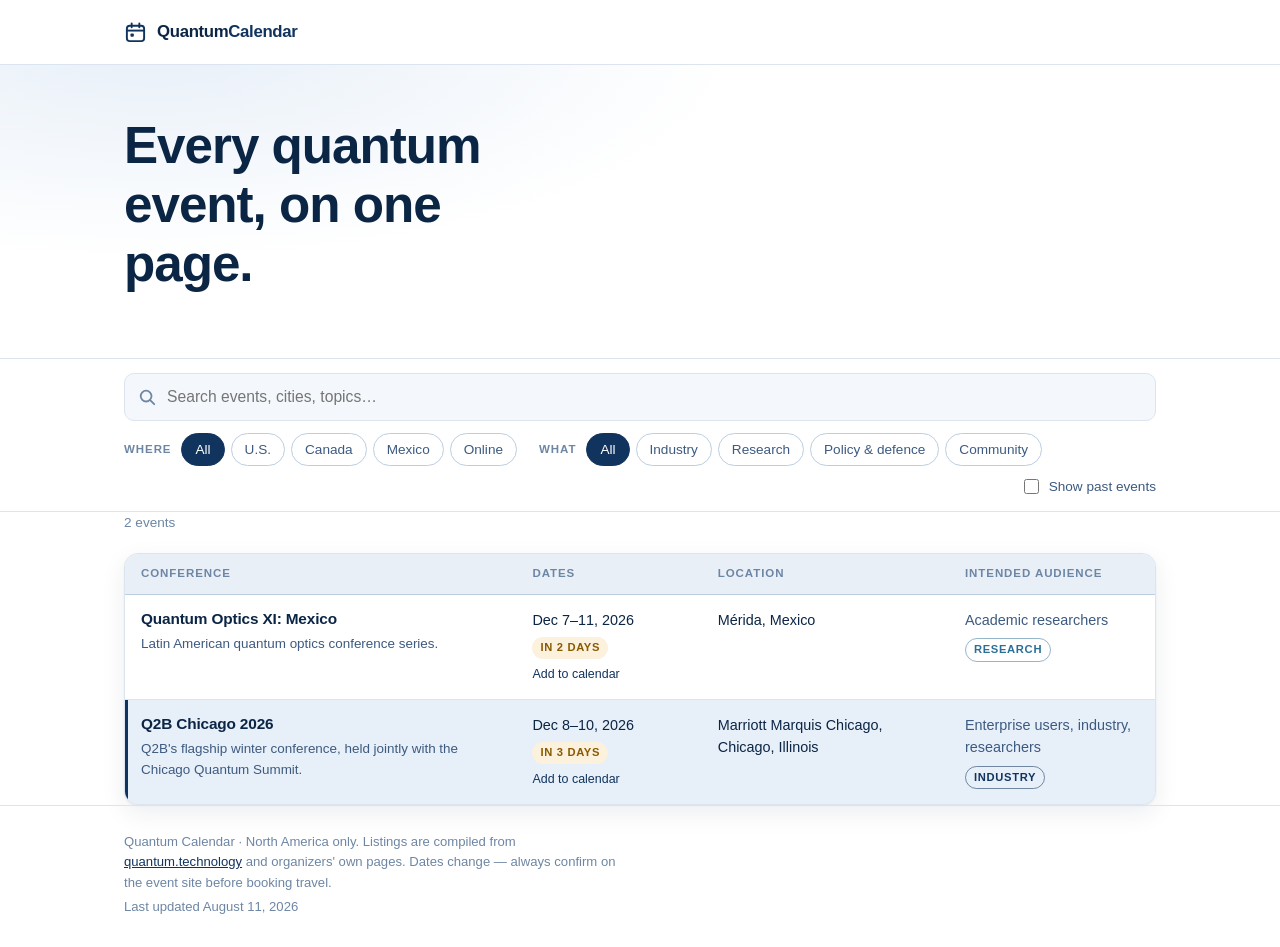
==== index.html @ 5e3395f8 "Light-only theme, calendar mark, drop the hero subtitle - Pins the page to the light palette with co" ====
<!DOCTYPE html>
<html lang="en">
<head>
<meta charset="UTF-8">
<meta name="viewport" content="width=device-width, initial-scale=1.0">
<title>Quantum Calendar | Quantum computing conferences &amp; events</title>
<meta name="description" content="A running calendar of North American quantum computing conferences, summits, workshops and community events across the U.S., Canada and Mexico.">

<meta property="og:type" content="website">
<meta property="og:title" content="Quantum Calendar">
<meta property="og:description" content="Every North American quantum computing conference, summit and workshop, in one table.">
<meta name="twitter:card" content="summary_large_image">
<meta name="twitter:title" content="Quantum Calendar">
<meta name="twitter:description" content="Every North American quantum computing conference, summit and workshop, in one table.">

<!-- ?v= busts GitHub Pages' 10-minute asset cache. Bump it whenever
     style.css, app.js or the favicon changes. -->
<link rel="stylesheet" href="style.css?v=4">
<link rel="icon" href="assets/favicon.svg?v=4" type="image/svg+xml">
</head>
<body>

<a class="skip-link" href="#events">Skip to events</a>

<header class="masthead">
  <div class="container masthead-inner">
    <a class="wordmark" href="./">
      <svg class="wordmark-mark" viewBox="0 0 24 24" aria-hidden="true" focusable="false">
        <rect x="3" y="5" width="18" height="16" rx="3" fill="none"
              stroke="currentColor" stroke-width="2"/>
        <path d="M3 10h18" stroke="currentColor" stroke-width="2"/>
        <path d="M8 2.5v4M16 2.5v4" stroke="currentColor" stroke-width="2"
              stroke-linecap="round"/>
        <rect x="6.75" y="13" width="3.5" height="3.5" rx="1" fill="currentColor"/>
      </svg>
      <span class="wordmark-text">Quantum<em>Calendar</em></span>
    </a>
  </div>
</header>

<section class="hero">
  <div class="container">
    <h1>Every quantum event, on one page.</h1>
  </div>
</section>

<div class="controls" id="controls">
  <div class="container controls-inner">
    <div class="search-wrap">
      <svg class="search-icon" viewBox="0 0 20 20" aria-hidden="true" focusable="false">
        <circle cx="9" cy="9" r="6" fill="none" stroke="currentColor" stroke-width="2"/>
        <path d="M13.5 13.5 18 18" stroke="currentColor" stroke-width="2" stroke-linecap="round"/>
      </svg>
      <input type="search" id="search" placeholder="Search events, cities, topics…" aria-label="Search events" autocomplete="off">
    </div>

    <div class="filter-row">
      <div class="filter-group" role="group" aria-label="Filter by region">
        <span class="filter-label">Where</span>
        <div class="chips" data-filter="region">
          <button class="chip is-active" data-value="all">All</button>
          <button class="chip" data-value="us">U.S.</button>
          <button class="chip" data-value="canada">Canada</button>
          <button class="chip" data-value="mexico">Mexico</button>
          <button class="chip" data-value="online">Online</button>
        </div>
      </div>

      <div class="filter-group" role="group" aria-label="Filter by category">
        <span class="filter-label">What</span>
        <div class="chips" data-filter="category">
          <button class="chip is-active" data-value="all">All</button>
          <button class="chip" data-value="industry">Industry</button>
          <button class="chip" data-value="research">Research</button>
          <button class="chip" data-value="policy">Policy &amp; defence</button>
          <button class="chip" data-value="community">Community</button>
        </div>
      </div>

      <label class="toggle">
        <input type="checkbox" id="show-past">
        <span>Show past events</span>
      </label>
    </div>
  </div>
</div>

<main class="container" id="events">
  <p class="result-count" id="result-count" aria-live="polite"></p>
  <div id="calendar"></div>

  <div class="empty" id="empty" hidden>
    <h2>Nothing matches that.</h2>
    <p>Try clearing a filter or searching for something broader.</p>
    <button class="btn" id="reset-filters">Reset filters</button>
  </div>

  <div class="empty" id="load-error" hidden>
    <h2>Couldn't load the event data.</h2>
    <p>
      <code>events.json</code> is fetched over HTTP, so opening <code>index.html</code>
      straight from the filesystem won't work. Serve the folder instead:
    </p>
    <pre><code>python3 -m http.server 8000</code></pre>
  </div>
</main>

<footer class="site-footer">
  <div class="container footer-inner">
    <p>
      Quantum Calendar · North America only. Listings are compiled from
      <a href="https://quantum.technology/conf/index.html" target="_blank" rel="noopener">quantum.technology</a>
      and organizers' own pages. Dates change — always confirm on the event site
      before booking travel.
    </p>
    <p class="footer-meta">Last updated <span id="last-updated">—</span></p>
  </div>
</footer>

<script src="app.js?v=4"></script>
</body>
</html>
---- style.css ----
/* White and navy. Everything on the page draws from these two families —
   navy for ink, lines and accents; white for ground. */
:root {
  --bg: #ffffff;
  --bg-alt: #f4f7fb;
  --bg-sunk: #e9eff7;
  --ink: #0b2545;
  --ink-soft: #3d5a80;
  --ink-faint: #6d86a4;
  --line: #dbe4ef;
  --line-strong: #bccddf;
  --accent: #10345e;
  --accent-soft: #e7eff8;
  --accent-ink: #071c33;
  --amber: #8a5a00;
  --amber-soft: #fbf1dd;
  --card: #ffffff;
  --shadow: 0 1px 2px rgba(11, 37, 69, .06), 0 8px 24px rgba(11, 37, 69, .08);
  --radius: 14px;
  --maxw: 1080px;

  /* Light only — the page keeps its white ground even when the visitor's
     OS is set to dark mode. Also keeps native controls (search field,
     checkbox) rendering light rather than inverted. */
  color-scheme: light;
}

* { box-sizing: border-box; }

html {
  scroll-behavior: smooth;
  scroll-padding-top: 150px;
}

body {
  margin: 0;
  background: var(--bg);
  color: var(--ink);
  font-family: ui-sans-serif, -apple-system, "Segoe UI", Inter, Roboto, Helvetica, Arial, sans-serif;
  font-size: 16px;
  line-height: 1.55;
  -webkit-font-smoothing: antialiased;
}

h1, h2, h3 { margin: 0 0 .4em; line-height: 1.15; letter-spacing: -.02em; }
p { margin: 0 0 1em; }
a { color: var(--accent); }

.container {
  width: 100%;
  max-width: var(--maxw);
  margin: 0 auto;
  padding: 0 24px;
}

.skip-link {
  position: absolute;
  left: -9999px;
}
.skip-link:focus {
  left: 16px; top: 16px;
  z-index: 100;
  background: var(--accent);
  color: #fff;
  padding: 10px 16px;
  border-radius: 8px;
}

/* ---------- masthead ---------- */

.masthead {
  border-bottom: 1px solid var(--line);
  background: var(--bg);
}
.masthead-inner {
  display: flex;
  align-items: center;
  justify-content: space-between;
  gap: 20px;
  height: 64px;
}
.wordmark {
  display: inline-flex;
  align-items: center;
  gap: 10px;
  text-decoration: none;
  color: var(--ink);
  font-weight: 700;
  font-size: 1.05rem;
  letter-spacing: -.02em;
}
.wordmark-mark {
  width: 23px; height: 23px;
  flex: none;
  color: var(--accent);
  display: block;
}
.wordmark-text em { font-style: normal; color: var(--accent); }

/* ---------- hero ---------- */

.hero {
  padding: 52px 0 40px;
  background:
    radial-gradient(900px 340px at 12% -10%, var(--accent-soft), transparent 65%),
    var(--bg);
}
.hero h1 {
  font-size: clamp(2rem, 5.2vw, 3.2rem);
  max-width: 16ch;
  margin-bottom: 0;
}

/* ---------- controls ---------- */

.controls {
  position: sticky;
  top: 0;
  z-index: 20;
  background: color-mix(in srgb, var(--bg) 88%, transparent);
  backdrop-filter: saturate(160%) blur(12px);
  border-top: 1px solid var(--line);
  border-bottom: 1px solid var(--line);
  margin-top: 24px;
}
.controls-inner {
  padding-top: 14px;
  padding-bottom: 14px;
  display: flex;
  flex-direction: column;
  gap: 12px;
}

.search-wrap { position: relative; }
.search-icon {
  position: absolute;
  left: 14px; top: 50%;
  transform: translateY(-50%);
  width: 18px; height: 18px;
  color: var(--ink-faint);
  pointer-events: none;
}
#search {
  width: 100%;
  padding: 11px 14px 11px 42px;
  font: inherit;
  font-size: .98rem;
  color: var(--ink);
  background: var(--bg-alt);
  border: 1px solid var(--line);
  border-radius: 10px;
  outline: none;
}
#search:focus {
  border-color: var(--accent);
  box-shadow: 0 0 0 3px var(--accent-soft);
}
#search::-webkit-search-cancel-button { cursor: pointer; }

.filter-row {
  display: flex;
  flex-wrap: wrap;
  align-items: center;
  gap: 10px 22px;
}
.filter-group {
  display: flex;
  align-items: center;
  gap: 10px;
  flex-wrap: wrap;
}
.filter-label {
  font-size: .72rem;
  font-weight: 700;
  text-transform: uppercase;
  letter-spacing: .08em;
  color: var(--ink-faint);
}
.chips { display: flex; flex-wrap: wrap; gap: 6px; }
.chip {
  font: inherit;
  font-size: .85rem;
  font-weight: 500;
  color: var(--ink-soft);
  background: transparent;
  border: 1px solid var(--line-strong);
  border-radius: 999px;
  padding: 5px 13px;
  cursor: pointer;
  transition: background .12s, color .12s, border-color .12s;
}
.chip:hover { border-color: var(--accent); color: var(--accent); }
.chip.is-active {
  background: var(--accent);
  border-color: var(--accent);
  color: #fff;
}

.toggle {
  display: inline-flex;
  align-items: center;
  gap: 7px;
  font-size: .85rem;
  color: var(--ink-soft);
  cursor: pointer;
  margin-left: auto;
  white-space: nowrap;
}
.toggle input { accent-color: var(--accent); width: 15px; height: 15px; }

/* ---------- results ---------- */

main { padding: 28px 24px 56px; }

.result-count {
  font-size: .85rem;
  color: var(--ink-faint);
  margin-bottom: 20px;
}

.sr-only {
  position: absolute;
  width: 1px; height: 1px;
  padding: 0; margin: -1px;
  overflow: hidden;
  clip: rect(0 0 0 0);
  white-space: nowrap;
  border: 0;
}

.table-wrap {
  overflow-x: auto;
  border: 1px solid var(--line);
  border-radius: var(--radius);
  background: var(--card);
  box-shadow: var(--shadow);
}

.event-table {
  width: 100%;
  min-width: 760px;
  border-collapse: collapse;
  text-align: left;
}

.event-table thead th {
  position: sticky;
  top: 0;
  z-index: 5;
  background: var(--bg-sunk);
  font-size: .72rem;
  font-weight: 700;
  text-transform: uppercase;
  letter-spacing: .08em;
  color: var(--ink-faint);
  padding: 11px 16px;
  border-bottom: 1px solid var(--line-strong);
  white-space: nowrap;
}

.event-table .col-name    { width: 38%; }
.event-table .col-dates   { width: 18%; }
.event-table .col-place   { width: 24%; }
.event-table .col-audience{ width: 20%; }


.event-row td {
  padding: 14px 16px;
  border-bottom: 1px solid var(--line);
  vertical-align: top;
  font-size: .9rem;
}
.event-row:last-child td { border-bottom: 0; }
.event-row:hover td { background: var(--bg-alt); }
.event-row.is-featured td { background: var(--accent-soft); }
.event-row.is-featured td:first-child { box-shadow: inset 3px 0 0 var(--accent); }
.event-row.is-featured:hover td { background: var(--accent-soft); }
.event-row.is-past { opacity: .5; }

.event-title {
  font-size: .96rem;
  font-weight: 650;
  letter-spacing: -.01em;
  line-height: 1.35;
}
.event-title a { color: inherit; text-decoration: none; }
.event-title a:hover { color: var(--accent); text-decoration: underline; }

.event-blurb {
  font-size: .84rem;
  color: var(--ink-soft);
  margin: 4px 0 0;
  max-width: 46ch;
}

.date-range {
  display: block;
  font-variant-numeric: tabular-nums;
  white-space: nowrap;
}
.ics-link {
  display: block;
  margin-top: 6px;
  text-align: left;
  padding: 0;
  font: inherit;
  font-size: .78rem;
  font-weight: 500;
  color: var(--accent);
  background: none;
  border: 0;
  border-bottom: 1px solid transparent;
  cursor: pointer;
}
.ics-link:hover { border-bottom-color: currentColor; }

.place-name { display: block; }
.format-note {
  display: inline-block;
  margin-top: 5px;
  font-size: .74rem;
  font-weight: 600;
  text-transform: uppercase;
  letter-spacing: .05em;
  color: var(--ink-faint);
}

.audience-text { display: block; color: var(--ink-soft); }
.col-audience .tag { margin-top: 7px; }

.tag {
  display: inline-block;
  font-size: .7rem;
  font-weight: 600;
  text-transform: uppercase;
  letter-spacing: .06em;
  padding: 2px 8px;
  border-radius: 999px;
  border: 1px solid var(--line-strong);
  color: var(--ink-soft);
}
/* Categories stay inside the navy family, separated by depth rather than
   hue, with amber reserved for policy so it still reads as distinct. */
.tag-industry { border-color: color-mix(in srgb, #10345e 55%, transparent); color: #10345e; }
.tag-research { border-color: color-mix(in srgb, #2a6f97 50%, transparent); color: #2a6f97; }
.tag-policy   { border-color: color-mix(in srgb, var(--amber) 55%, transparent); color: var(--amber); }
.tag-community{ border-color: color-mix(in srgb, #5b7fa6 55%, transparent); color: #4a6f96; }

.soon {
  display: inline-block;
  margin-top: 6px;
  font-size: .7rem;
  font-weight: 700;
  text-transform: uppercase;
  letter-spacing: .06em;
  color: var(--amber);
  background: var(--amber-soft);
  border-radius: 999px;
  padding: 2px 8px;
  white-space: nowrap;
}

.btn {
  font: inherit;
  font-size: .84rem;
  font-weight: 600;
  text-align: center;
  text-decoration: none;
  white-space: nowrap;
  color: var(--ink);
  background: var(--bg-alt);
  border: 1px solid var(--line-strong);
  border-radius: 9px;
  padding: 7px 14px;
  cursor: pointer;
  transition: background .12s, border-color .12s, color .12s;
}
.btn:hover { border-color: var(--accent); color: var(--accent); }

.empty {
  text-align: center;
  padding: 56px 24px;
  border: 1px dashed var(--line-strong);
  border-radius: var(--radius);
  color: var(--ink-soft);
}
.empty h2 { font-size: 1.15rem; }
.empty pre {
  display: inline-block;
  text-align: left;
  background: var(--bg-sunk);
  border-radius: 8px;
  padding: 10px 16px;
  font-size: .85rem;
  overflow-x: auto;
  max-width: 100%;
}
.empty code { font-family: ui-monospace, SFMono-Regular, Menlo, monospace; }

/* ---------- footer ---------- */

.site-footer {
  border-top: 1px solid var(--line);
  padding: 26px 0;
  font-size: .82rem;
  color: var(--ink-faint);
}
.footer-inner p { margin: 0 0 4px; max-width: 70ch; }
.footer-meta { color: var(--ink-faint); }

/* ---------- responsive ---------- */

/* Below tablet width the table stops scrolling sideways and each row
   becomes a stacked card, with the column headers reused as row labels. */
@media (max-width: 760px) {
  .hero { padding: 40px 0 28px; }
  .toggle { margin-left: 0; }

  .table-wrap { overflow-x: visible; }
  .event-table { min-width: 0; }
  .event-table thead { display: none; }
  .event-table, .event-table tbody, .event-table tr, .event-table td, .event-table th {
    display: block;
    width: auto;
  }
  /* Beats the percentage widths on .col-* set for the desktop table layout. */
  .event-table .col-name,
  .event-table .col-dates,
  .event-table .col-place,
  .event-table .col-audience { width: auto; }

  .event-row {
    padding: 14px 16px;
    border-bottom: 1px solid var(--line);
  }
  .event-row:last-child { border-bottom: 0; }
  .event-row td {
    padding: 0;
    border: 0;
    display: grid;
    grid-template-columns: 88px 1fr;
    gap: 10px;
    align-items: baseline;
    margin-top: 8px;
  }
  .event-row td:first-child {
    display: block;
    margin-top: 0;
  }
  .event-row td:not(:first-child)::before {
    content: attr(data-label);
    font-size: .68rem;
    font-weight: 700;
    text-transform: uppercase;
    letter-spacing: .07em;
    color: var(--ink-faint);
  }
  /* Keep every value beside its label rather than spilling under it. */
  .event-row td:not(:first-child) > * {
    grid-column: 2;
    justify-self: start;
    text-align: left;
  }
  .event-row:hover td,
  .event-row.is-featured td { background: transparent; box-shadow: none; }
  .event-row.is-featured { box-shadow: inset 3px 0 0 var(--accent); background: var(--accent-soft); }
  .event-blurb { max-width: none; }
}

@media (prefers-reduced-motion: reduce) {
  html { scroll-behavior: auto; }
  * { transition: none !important; }
}
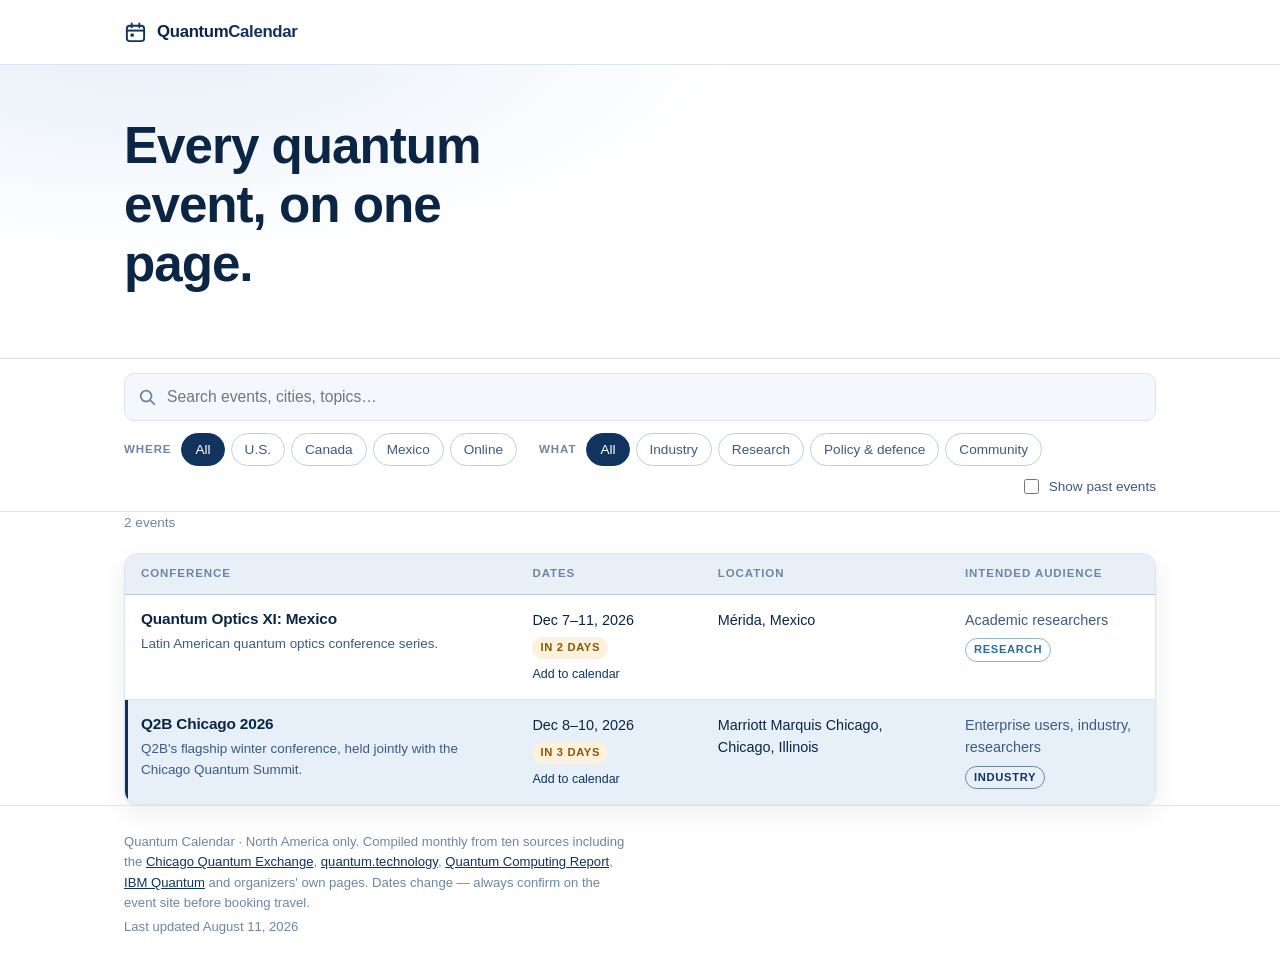
==== commit 29a59263: "Document ten event sources and add CQE-sourced Chicago events Adds SOURCES.md: ten verified sources " ====
--- a/index.html
+++ b/index.html
@@ -108,8 +108,12 @@
 <footer class="site-footer">
   <div class="container footer-inner">
     <p>
-      Quantum Calendar · North America only. Listings are compiled from
-      <a href="https://quantum.technology/conf/index.html" target="_blank" rel="noopener">quantum.technology</a>
+      Quantum Calendar · North America only. Compiled monthly from ten sources
+      including the
+      <a href="https://chicagoquantum.org/events" target="_blank" rel="noopener">Chicago Quantum Exchange</a>,
+      <a href="https://quantum.technology/conf/index.html" target="_blank" rel="noopener">quantum.technology</a>,
+      <a href="https://quantumcomputingreport.com/conferences/" target="_blank" rel="noopener">Quantum Computing Report</a>,
+      <a href="https://www.ibm.com/quantum/events" target="_blank" rel="noopener">IBM Quantum</a>
       and organizers' own pages. Dates change — always confirm on the event site
       before booking travel.
     </p>
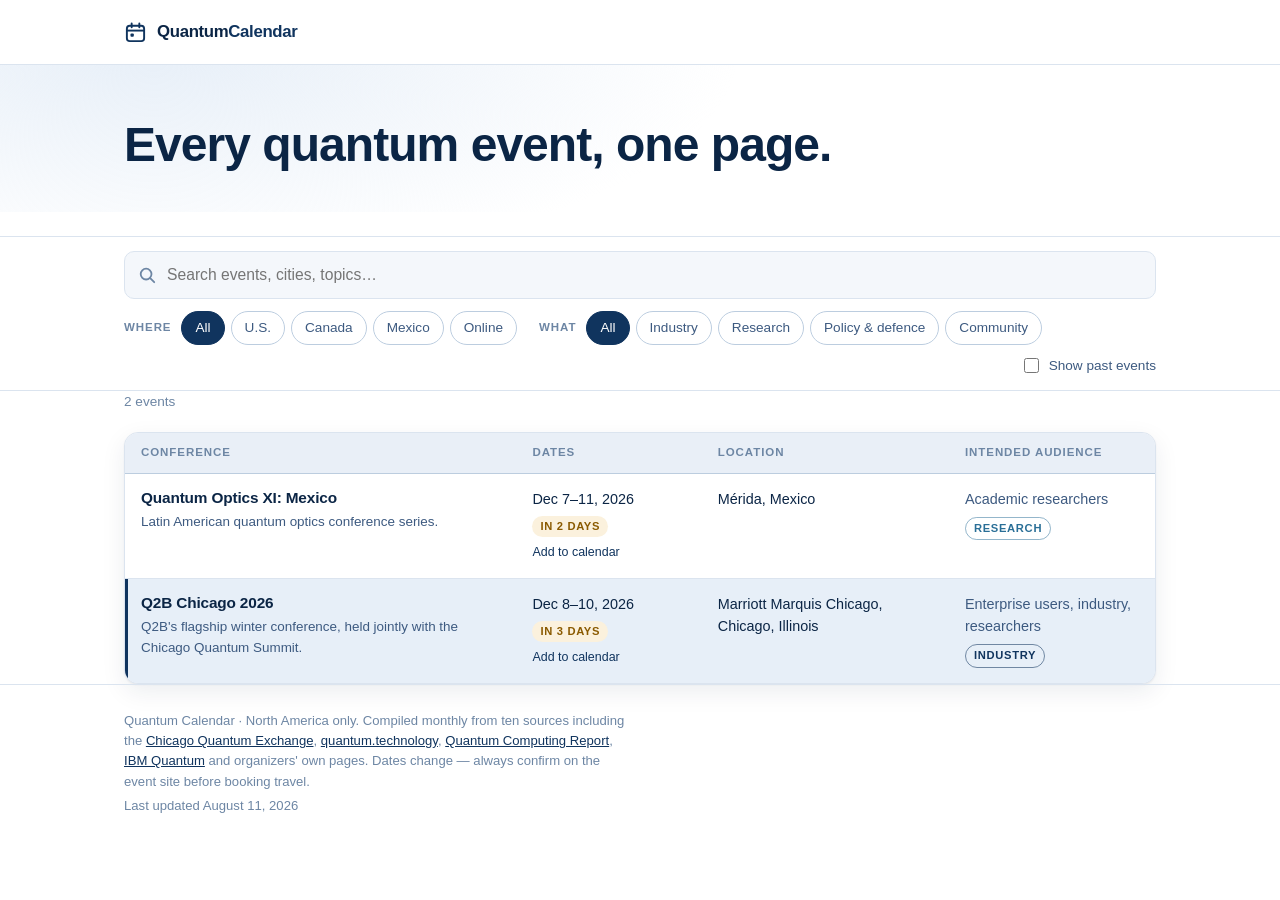
==== commit 935ccc03: "Tighten the headline to a single line "Every quantum event, on one page." -> "Every quantum event, o" ====
--- a/index.html
+++ b/index.html
@@ -15,8 +15,8 @@
 
 <!-- ?v= busts GitHub Pages' 10-minute asset cache. Bump it whenever
      style.css, app.js or the favicon changes. -->
-<link rel="stylesheet" href="style.css?v=4">
-<link rel="icon" href="assets/favicon.svg?v=4" type="image/svg+xml">
+<link rel="stylesheet" href="style.css?v=6">
+<link rel="icon" href="assets/favicon.svg?v=6" type="image/svg+xml">
 </head>
 <body>
 
@@ -40,7 +40,7 @@
 
 <section class="hero">
   <div class="container">
-    <h1>Every quantum event, on one page.</h1>
+    <h1>Every quantum event, one page.</h1>
   </div>
 </section>
 
@@ -121,6 +121,6 @@
   </div>
 </footer>
 
-<script src="app.js?v=4"></script>
+<script src="app.js?v=6"></script>
 </body>
 </html>
--- a/style.css
+++ b/style.css
@@ -106,9 +106,11 @@
     var(--bg);
 }
 .hero h1 {
-  font-size: clamp(2rem, 5.2vw, 3.2rem);
-  max-width: 16ch;
+  /* Sized to sit on a single line at desktop widths; wraps naturally
+     on phones, where one line would mean unreadably small type. */
+  font-size: clamp(1.75rem, 4.6vw, 3rem);
   margin-bottom: 0;
+  text-wrap: balance;
 }
 
 /* ---------- controls ---------- */
@@ -465,6 +467,25 @@
   .event-row.is-featured td { background: transparent; box-shadow: none; }
   .event-row.is-featured { box-shadow: inset 3px 0 0 var(--accent); background: var(--accent-soft); }
   .event-blurb { max-width: none; }
+
+  /* Touch targets. At desktop sizes these are pointer-accurate, but on a
+     phone the bare text links were 18-21px tall — below the 24px WCAG 2.5.8
+     floor and awkward to hit with a thumb. Grow the hit area, not the type. */
+  .ics-link {
+    display: inline-flex;
+    align-items: center;
+    min-height: 44px;
+    margin-top: 0;
+  }
+  .event-title a {
+    display: inline-block;
+    padding: 5px 0;
+  }
+  .toggle {
+    min-height: 44px;
+    align-items: center;
+  }
+  .toggle input { width: 20px; height: 20px; }
 }
 
 @media (prefers-reduced-motion: reduce) {
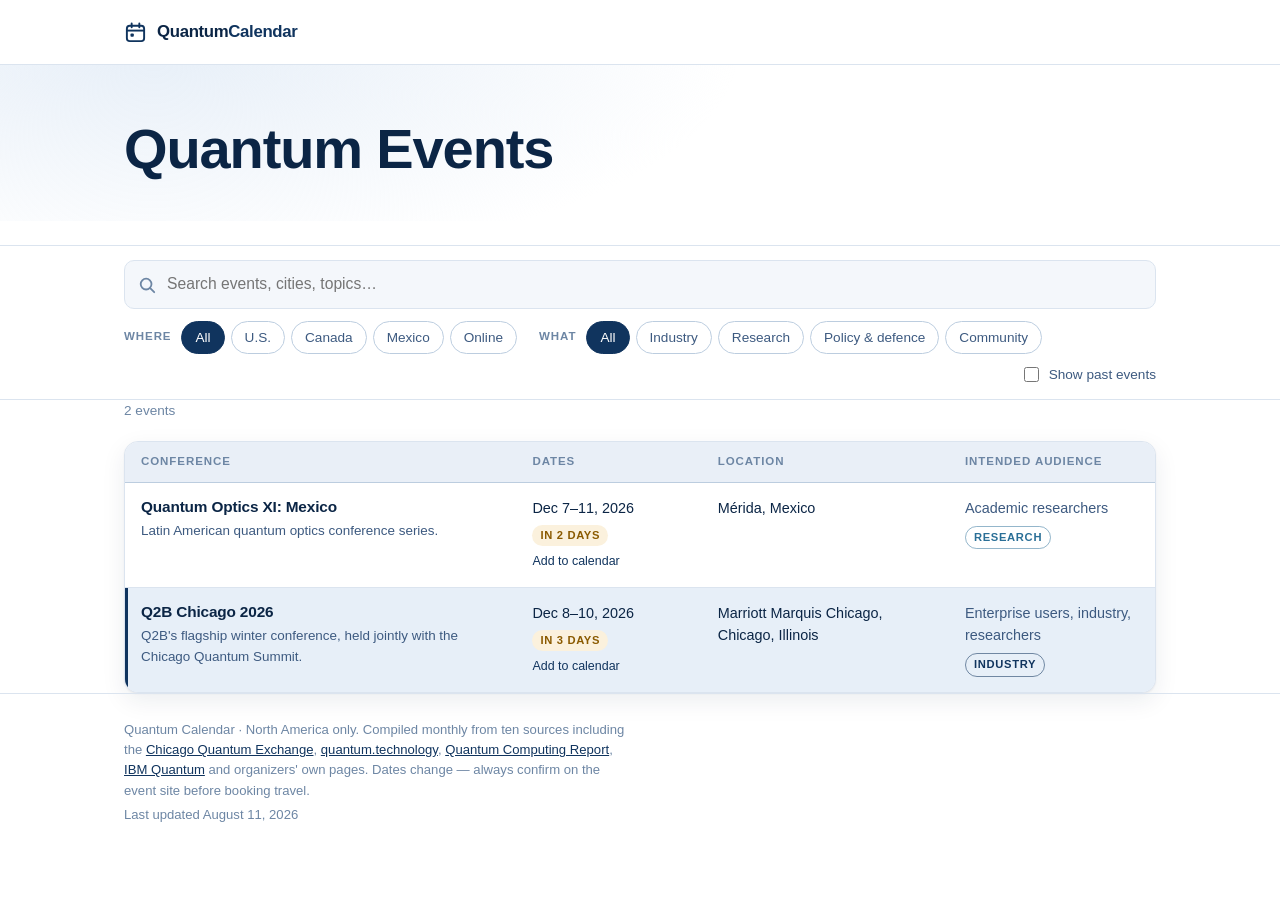
==== commit 7da47ee5: "Shorten the headline to "Quantum Events" Replaces the sentence headline. Short enough to hold one li" ====
--- a/index.html
+++ b/index.html
@@ -15,8 +15,8 @@
 
 <!-- ?v= busts GitHub Pages' 10-minute asset cache. Bump it whenever
      style.css, app.js or the favicon changes. -->
-<link rel="stylesheet" href="style.css?v=6">
-<link rel="icon" href="assets/favicon.svg?v=6" type="image/svg+xml">
+<link rel="stylesheet" href="style.css?v=7">
+<link rel="icon" href="assets/favicon.svg?v=7" type="image/svg+xml">
 </head>
 <body>
 
@@ -40,7 +40,7 @@
 
 <section class="hero">
   <div class="container">
-    <h1>Every quantum event, one page.</h1>
+    <h1>Quantum Events</h1>
   </div>
 </section>
 
@@ -121,6 +121,6 @@
   </div>
 </footer>
 
-<script src="app.js?v=6"></script>
+<script src="app.js?v=7"></script>
 </body>
 </html>
--- a/style.css
+++ b/style.css
@@ -106,11 +106,10 @@
     var(--bg);
 }
 .hero h1 {
-  /* Sized to sit on a single line at desktop widths; wraps naturally
-     on phones, where one line would mean unreadably small type. */
-  font-size: clamp(1.75rem, 4.6vw, 3rem);
+  /* Short enough to hold one line at every width, so the scale can run
+     larger than it did for the old sentence-length headline. */
+  font-size: clamp(2rem, 6vw, 3.5rem);
   margin-bottom: 0;
-  text-wrap: balance;
 }
 
 /* ---------- controls ---------- */
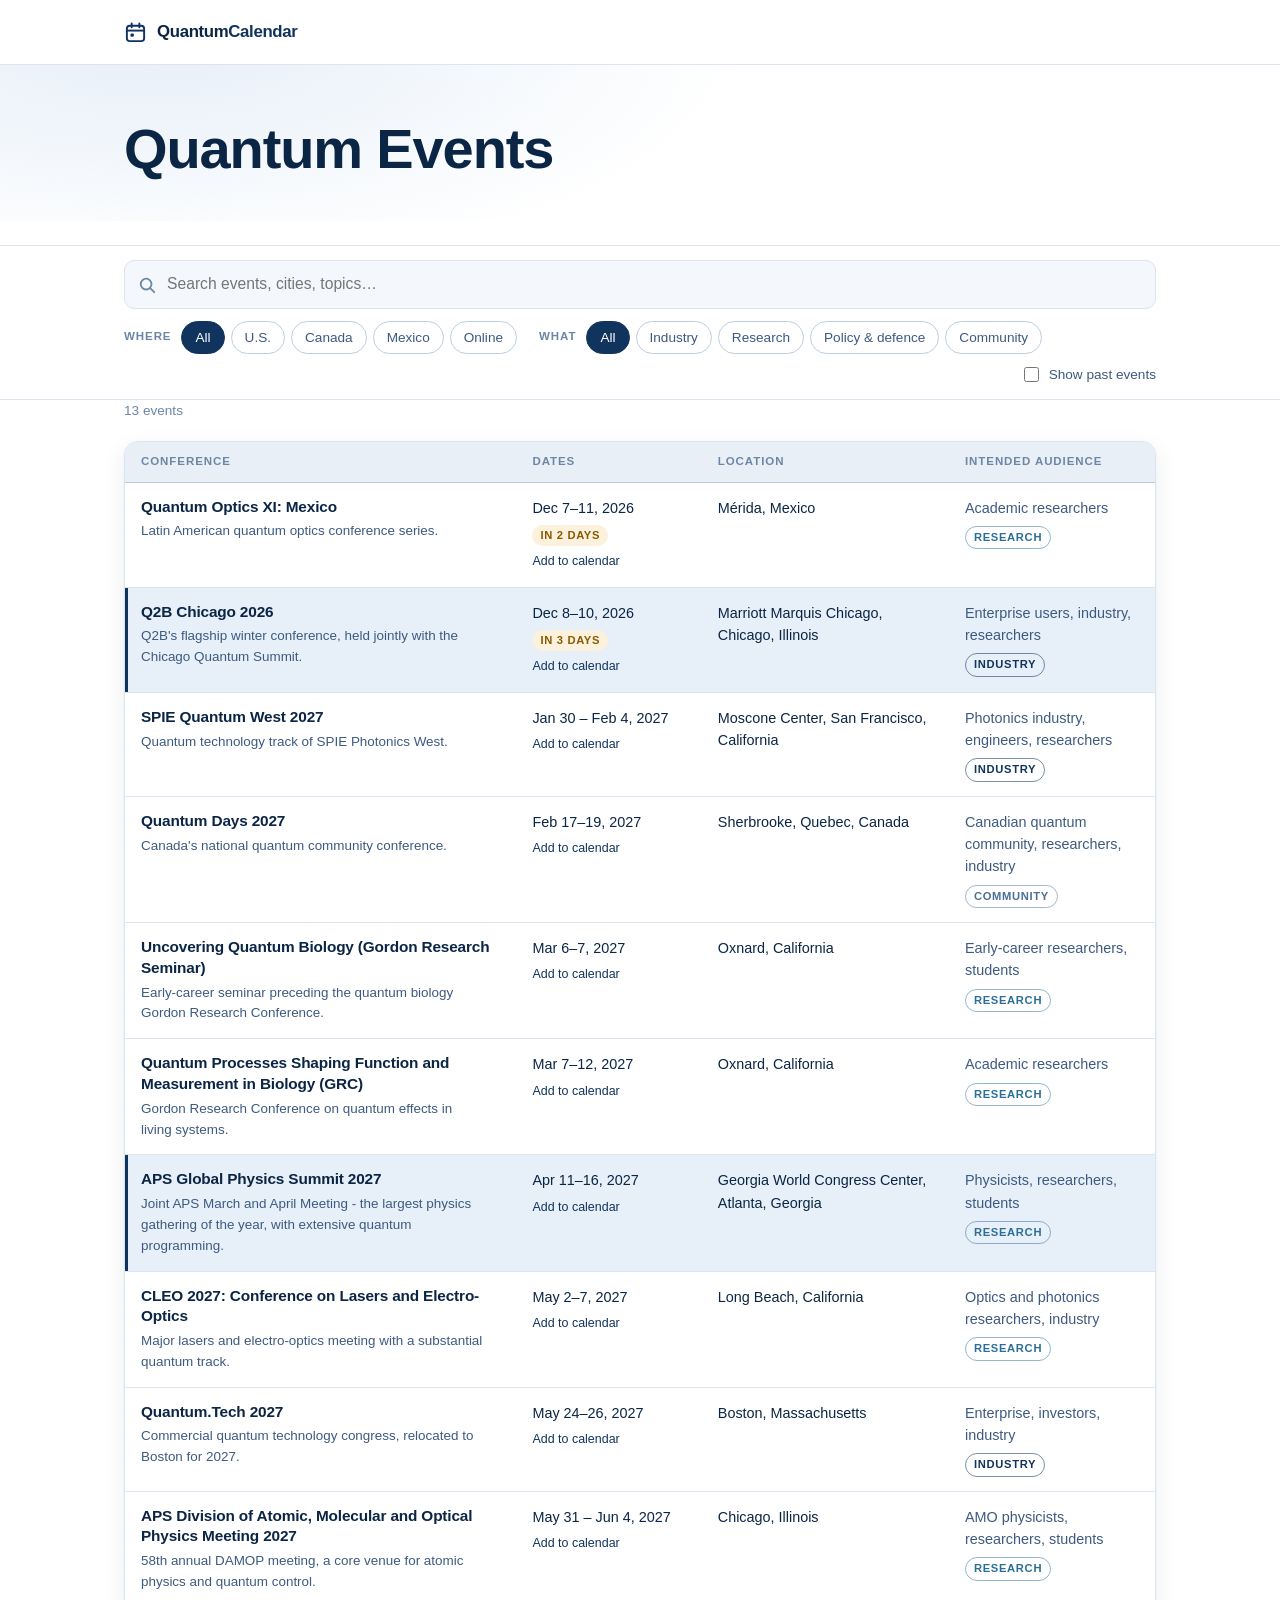
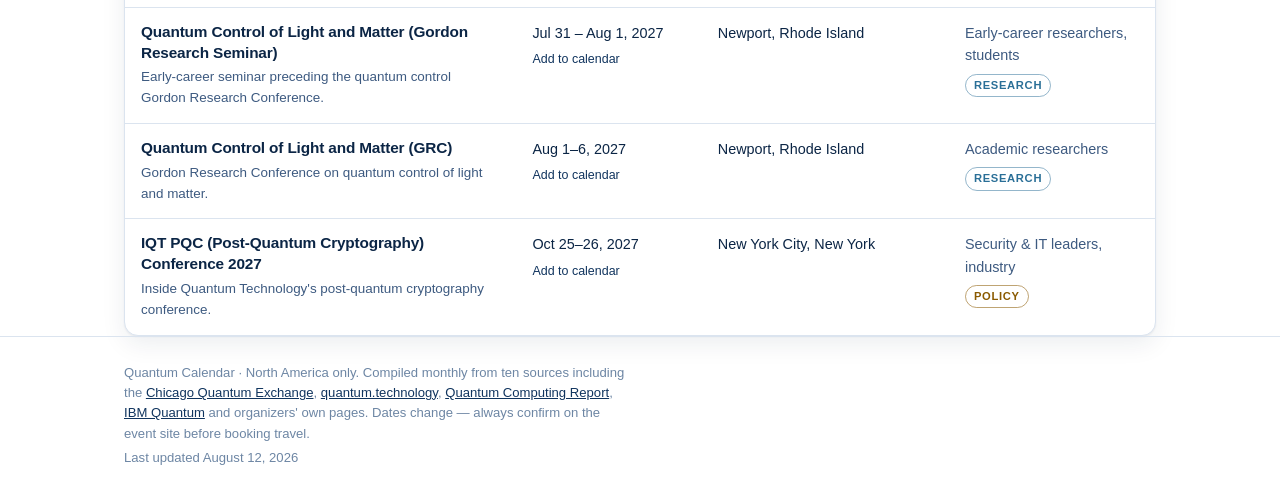
==== commit 107a3777: "Harden the site: CSP, URL validation, referrer policy GitHub Pages cannot set response headers, so d" ====
--- a/index.html
+++ b/index.html
@@ -3,6 +3,24 @@
 <head>
 <meta charset="UTF-8">
 <meta name="viewport" content="width=device-width, initial-scale=1.0">
+
+<!-- GitHub Pages can't set response headers, so the policy is declared here.
+     The site loads nothing from third parties, so 'self' is achievable.
+     Note: frame-ancestors is ignored in a meta tag, so clickjacking can't be
+     blocked this way — there is nothing to click-jack (no forms, no auth). -->
+<meta http-equiv="Content-Security-Policy" content="
+  default-src 'self';
+  script-src 'self';
+  style-src 'self';
+  img-src 'self' data:;
+  font-src 'self';
+  connect-src 'self';
+  object-src 'none';
+  base-uri 'none';
+  form-action 'none';
+  upgrade-insecure-requests">
+<meta name="referrer" content="strict-origin-when-cross-origin">
+
 <title>Quantum Calendar | Quantum computing conferences &amp; events</title>
 <meta name="description" content="A running calendar of North American quantum computing conferences, summits, workshops and community events across the U.S., Canada and Mexico.">
 
@@ -15,8 +33,8 @@
 
 <!-- ?v= busts GitHub Pages' 10-minute asset cache. Bump it whenever
      style.css, app.js or the favicon changes. -->
-<link rel="stylesheet" href="style.css?v=7">
-<link rel="icon" href="assets/favicon.svg?v=7" type="image/svg+xml">
+<link rel="stylesheet" href="style.css?v=8">
+<link rel="icon" href="assets/favicon.svg?v=8" type="image/svg+xml">
 </head>
 <body>
 
@@ -110,10 +128,10 @@
     <p>
       Quantum Calendar · North America only. Compiled monthly from ten sources
       including the
-      <a href="https://chicagoquantum.org/events" target="_blank" rel="noopener">Chicago Quantum Exchange</a>,
-      <a href="https://quantum.technology/conf/index.html" target="_blank" rel="noopener">quantum.technology</a>,
-      <a href="https://quantumcomputingreport.com/conferences/" target="_blank" rel="noopener">Quantum Computing Report</a>,
-      <a href="https://www.ibm.com/quantum/events" target="_blank" rel="noopener">IBM Quantum</a>
+      <a href="https://chicagoquantum.org/events" target="_blank" rel="noopener noreferrer">Chicago Quantum Exchange</a>,
+      <a href="https://quantum.technology/conf/index.html" target="_blank" rel="noopener noreferrer">quantum.technology</a>,
+      <a href="https://quantumcomputingreport.com/conferences/" target="_blank" rel="noopener noreferrer">Quantum Computing Report</a>,
+      <a href="https://www.ibm.com/quantum/events" target="_blank" rel="noopener noreferrer">IBM Quantum</a>
       and organizers' own pages. Dates change — always confirm on the event site
       before booking travel.
     </p>
@@ -121,6 +139,6 @@
   </div>
 </footer>
 
-<script src="app.js?v=7"></script>
+<script src="app.js?v=8"></script>
 </body>
 </html>
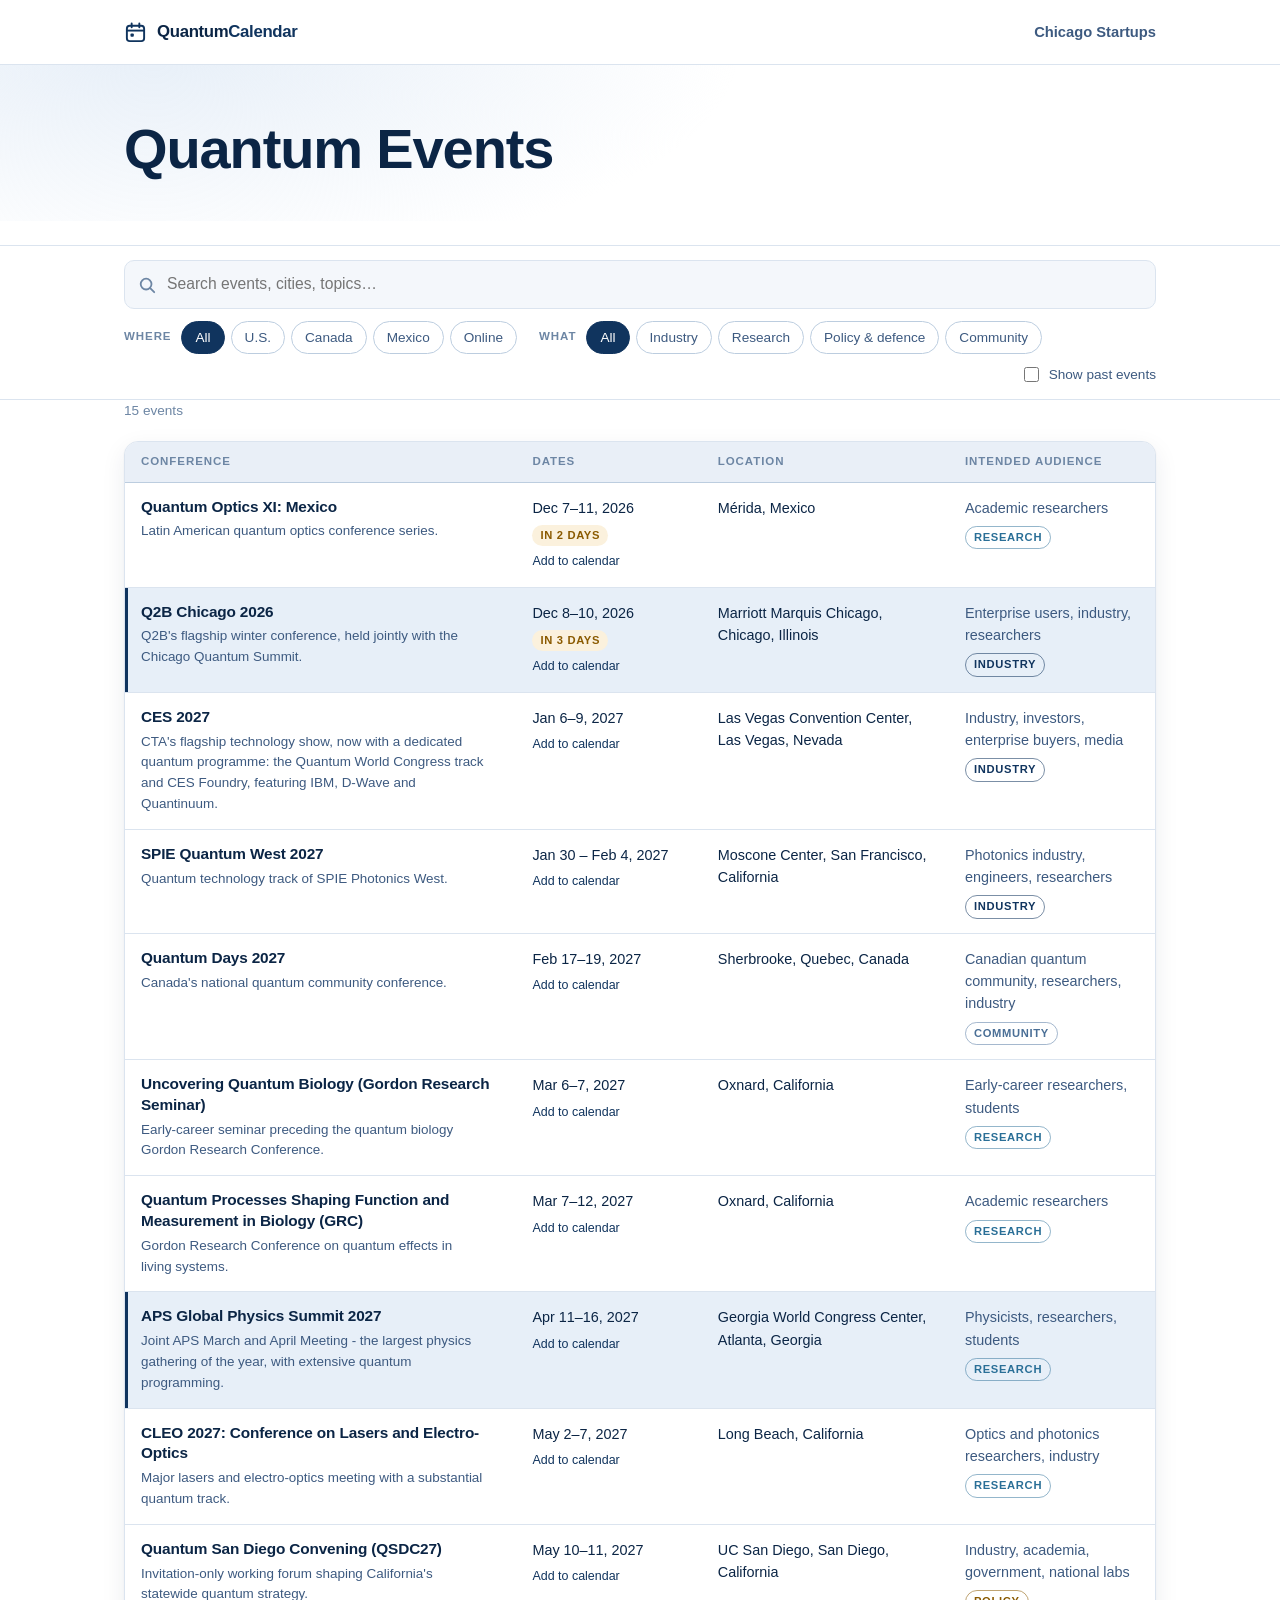
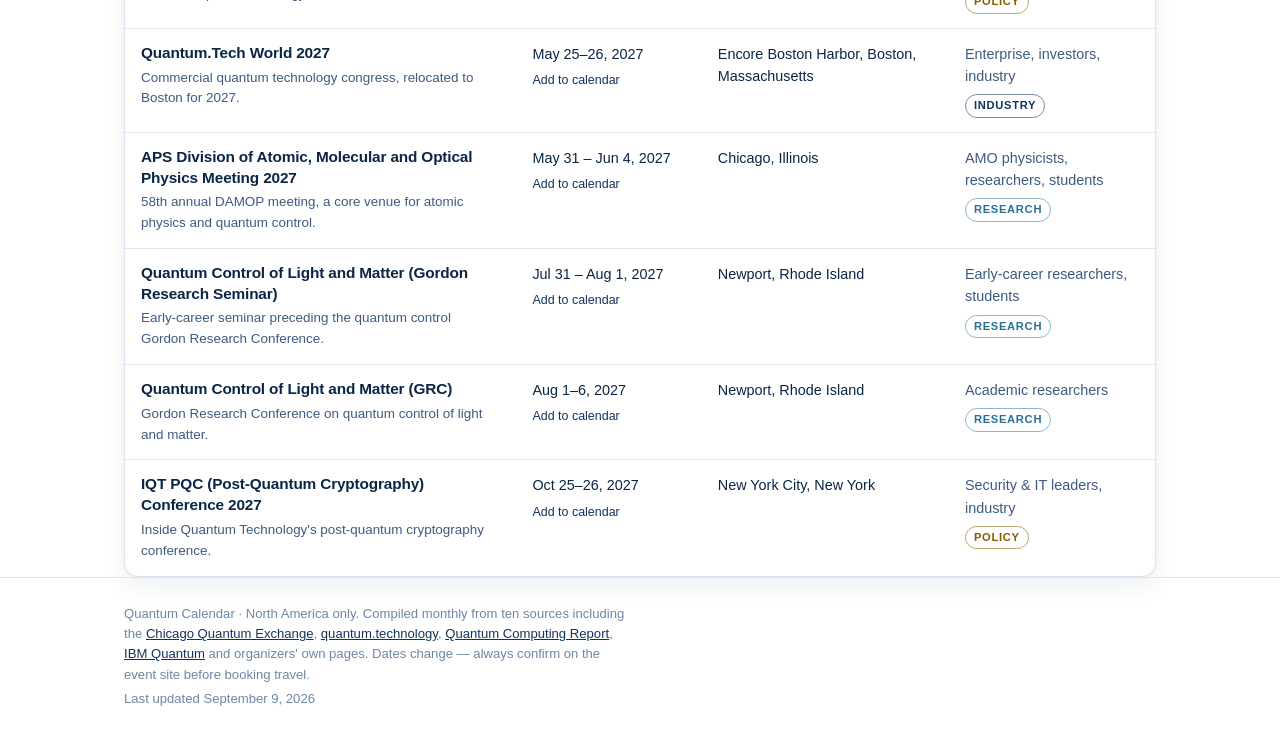
==== commit 6574902f: "Add a Chicago quantum startup tracker New startups.html page listing 14 quantum startups headquarter" ====
--- a/index.html
+++ b/index.html
@@ -33,8 +33,8 @@
 
 <!-- ?v= busts GitHub Pages' 10-minute asset cache. Bump it whenever
      style.css, app.js or the favicon changes. -->
-<link rel="stylesheet" href="style.css?v=8">
-<link rel="icon" href="assets/favicon.svg?v=8" type="image/svg+xml">
+<link rel="stylesheet" href="style.css?v=9">
+<link rel="icon" href="assets/favicon.svg?v=9" type="image/svg+xml">
 </head>
 <body>
 
@@ -53,6 +53,9 @@
       </svg>
       <span class="wordmark-text">Quantum<em>Calendar</em></span>
     </a>
+    <nav class="masthead-nav" aria-label="Site">
+      <a href="startups.html">Chicago Startups</a>
+    </nav>
   </div>
 </header>
 
@@ -139,6 +142,6 @@
   </div>
 </footer>
 
-<script src="app.js?v=8"></script>
+<script src="app.js?v=9"></script>
 </body>
 </html>
--- a/style.css
+++ b/style.css
@@ -97,6 +97,19 @@
 }
 .wordmark-text em { font-style: normal; color: var(--accent); }
 
+/* One link to the other page — the calendar and the startup tracker. */
+.masthead-nav a {
+  display: inline-flex;
+  align-items: center;
+  min-height: 44px;
+  font-size: .92rem;
+  font-weight: 600;
+  color: var(--ink-soft);
+  text-decoration: none;
+  white-space: nowrap;
+}
+.masthead-nav a:hover { color: var(--accent); }
+
 /* ---------- hero ---------- */
 
 .hero {
@@ -263,6 +276,13 @@
 .event-table .col-dates   { width: 18%; }
 .event-table .col-place   { width: 24%; }
 .event-table .col-audience{ width: 20%; }
+
+/* Startup tracker: three columns, so it needs far less room than events. */
+.startup-table { min-width: 480px; }
+.startup-table .col-name    { width: 56%; }
+.startup-table .col-area    { width: 26%; }
+.startup-table .col-founded { width: 18%; }
+.founded { font-variant-numeric: tabular-nums; color: var(--ink-soft); }
 
 
 .event-row td {
@@ -347,6 +367,12 @@
 .tag-policy   { border-color: color-mix(in srgb, var(--amber) 55%, transparent); color: var(--amber); }
 .tag-community{ border-color: color-mix(in srgb, #5b7fa6 55%, transparent); color: #4a6f96; }
 
+/* Startup areas reuse the same palette so both pages read as one site. */
+.tag-hardware    { border-color: color-mix(in srgb, #10345e 55%, transparent); color: #10345e; }
+.tag-software    { border-color: color-mix(in srgb, #2a6f97 50%, transparent); color: #2a6f97; }
+.tag-applications{ border-color: color-mix(in srgb, #5b7fa6 55%, transparent); color: #4a6f96; }
+.tag-consulting  { border-color: color-mix(in srgb, var(--amber) 55%, transparent); color: var(--amber); }
+
 .soon {
   display: inline-block;
   margin-top: 6px;
@@ -428,7 +454,11 @@
   .event-table .col-name,
   .event-table .col-dates,
   .event-table .col-place,
-  .event-table .col-audience { width: auto; }
+  .event-table .col-audience,
+  .startup-table .col-name,
+  .startup-table .col-area,
+  .startup-table .col-founded { width: auto; }
+  .startup-table { min-width: 0; }
 
   .event-row {
     padding: 14px 16px;
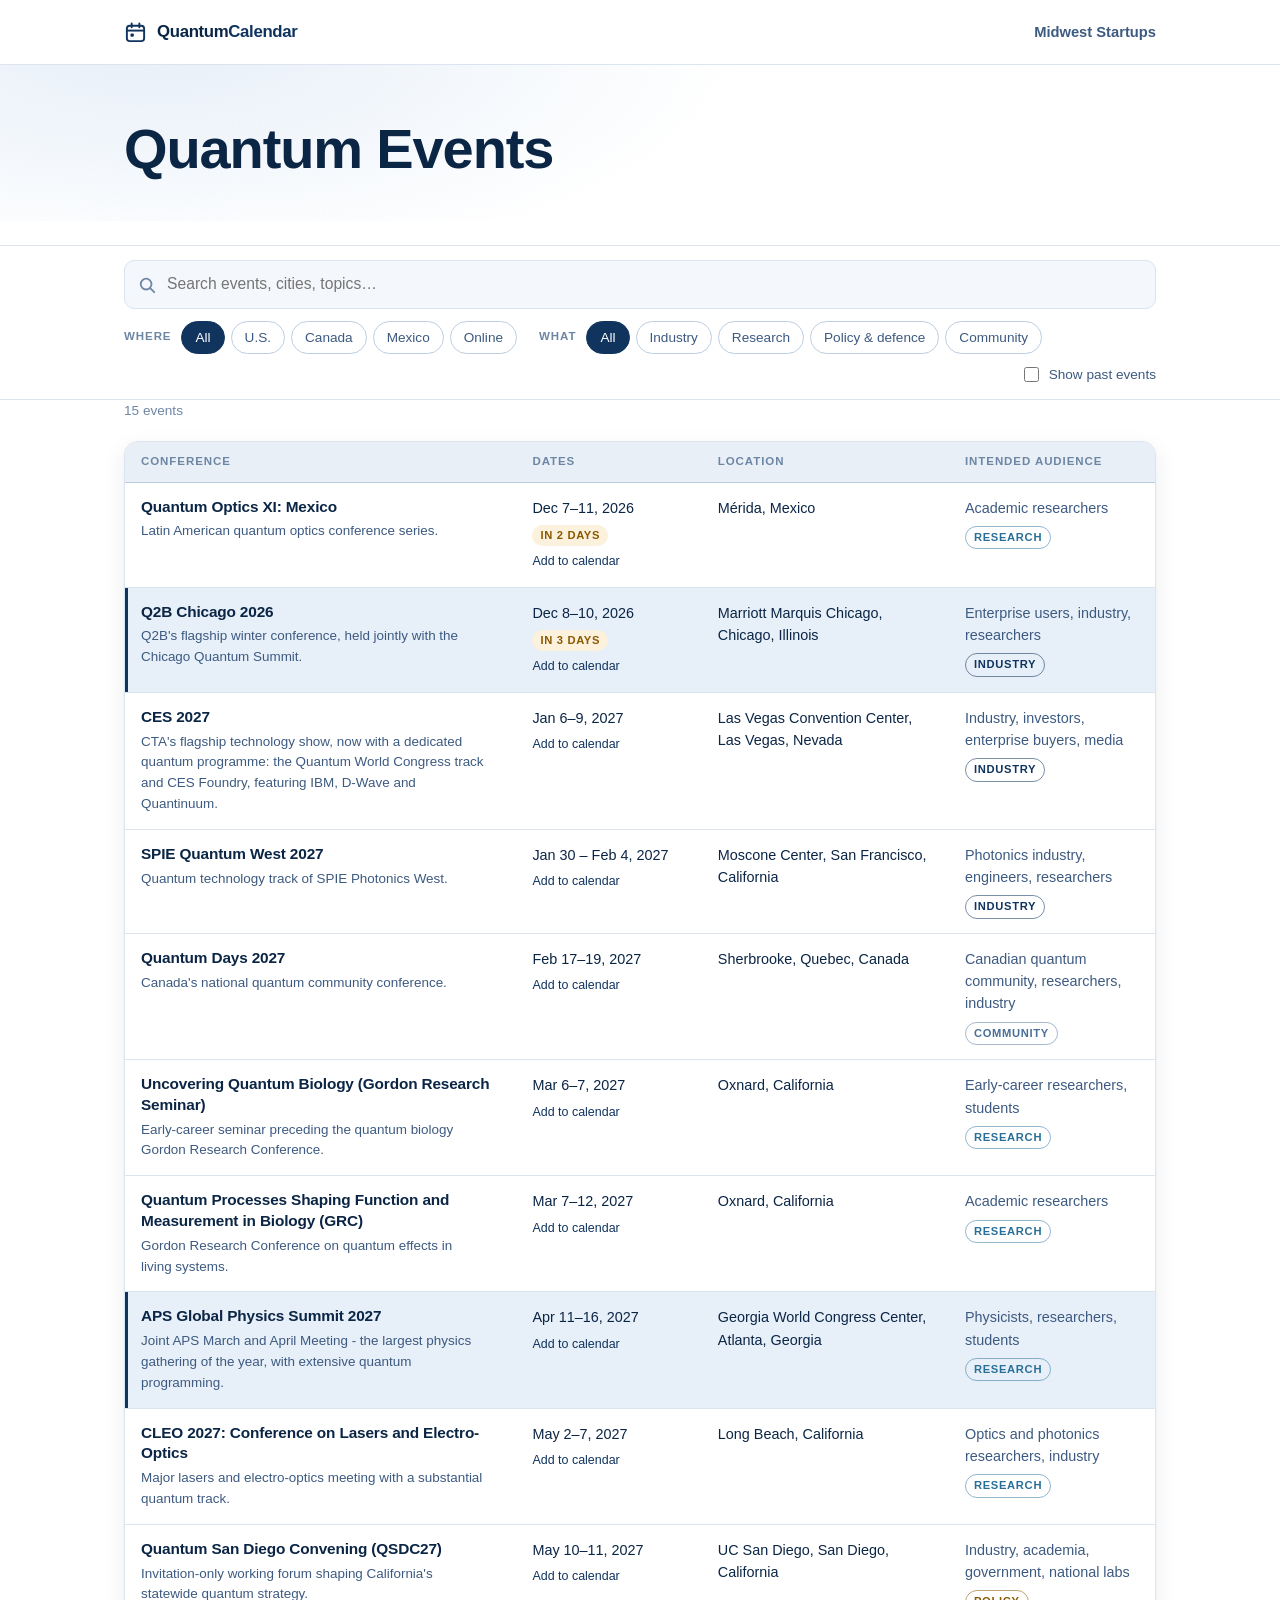
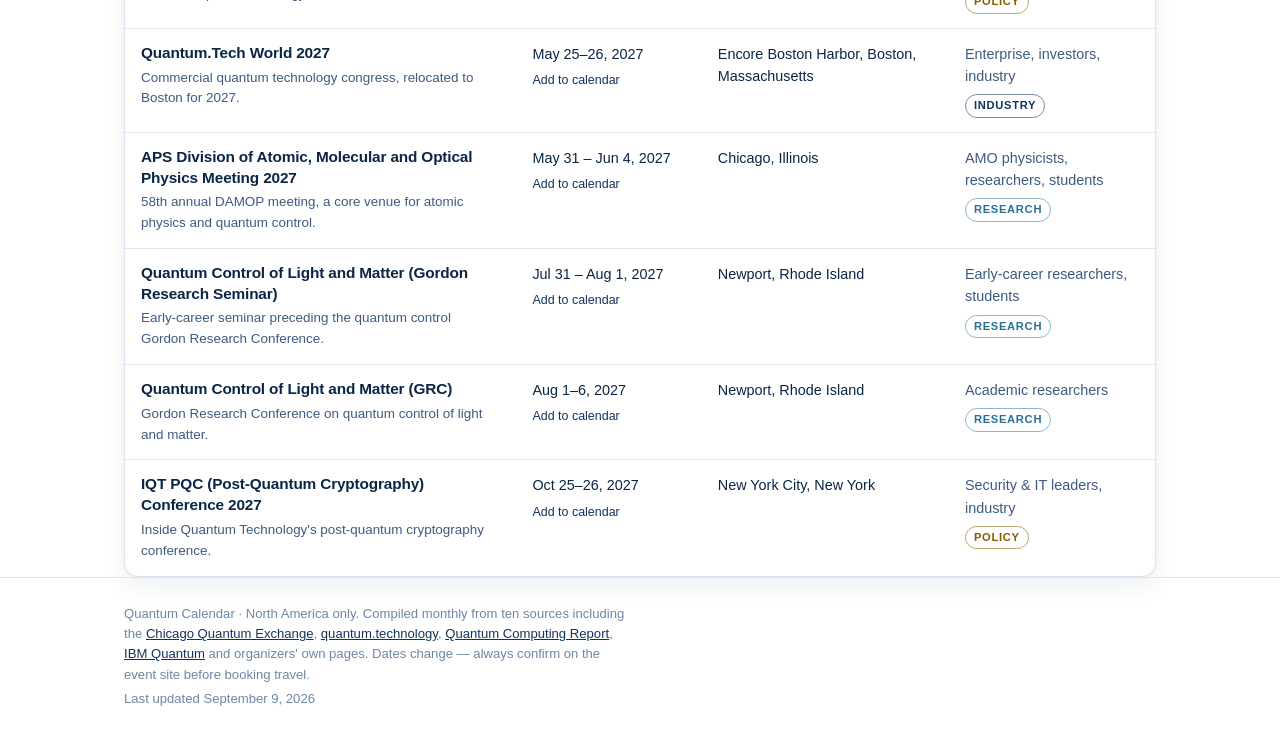
==== commit 7df2a154: "Widen the startup tracker to Illinois, Indiana and Wisconsin Scope goes from Chicago-only to the tri" ====
--- a/index.html
+++ b/index.html
@@ -33,8 +33,8 @@
 
 <!-- ?v= busts GitHub Pages' 10-minute asset cache. Bump it whenever
      style.css, app.js or the favicon changes. -->
-<link rel="stylesheet" href="style.css?v=9">
-<link rel="icon" href="assets/favicon.svg?v=9" type="image/svg+xml">
+<link rel="stylesheet" href="style.css?v=10">
+<link rel="icon" href="assets/favicon.svg?v=10" type="image/svg+xml">
 </head>
 <body>
 
@@ -54,7 +54,7 @@
       <span class="wordmark-text">Quantum<em>Calendar</em></span>
     </a>
     <nav class="masthead-nav" aria-label="Site">
-      <a href="startups.html">Chicago Startups</a>
+      <a href="startups.html">Midwest Startups</a>
     </nav>
   </div>
 </header>
@@ -142,6 +142,6 @@
   </div>
 </footer>
 
-<script src="app.js?v=9"></script>
+<script src="app.js?v=10"></script>
 </body>
 </html>
--- a/style.css
+++ b/style.css
@@ -277,11 +277,12 @@
 .event-table .col-place   { width: 24%; }
 .event-table .col-audience{ width: 20%; }
 
-/* Startup tracker: three columns, so it needs far less room than events. */
-.startup-table { min-width: 480px; }
-.startup-table .col-name    { width: 56%; }
-.startup-table .col-area    { width: 26%; }
-.startup-table .col-founded { width: 18%; }
+/* Startup tracker: four columns, still narrower than the events table. */
+.startup-table { min-width: 620px; }
+.startup-table .col-name     { width: 34%; }
+.startup-table .col-location { width: 26%; }
+.startup-table .col-area     { width: 22%; }
+.startup-table .col-founded  { width: 18%; }
 .founded { font-variant-numeric: tabular-nums; color: var(--ink-soft); }
 
 
@@ -456,6 +457,7 @@
   .event-table .col-place,
   .event-table .col-audience,
   .startup-table .col-name,
+  .startup-table .col-location,
   .startup-table .col-area,
   .startup-table .col-founded { width: auto; }
   .startup-table { min-width: 0; }
